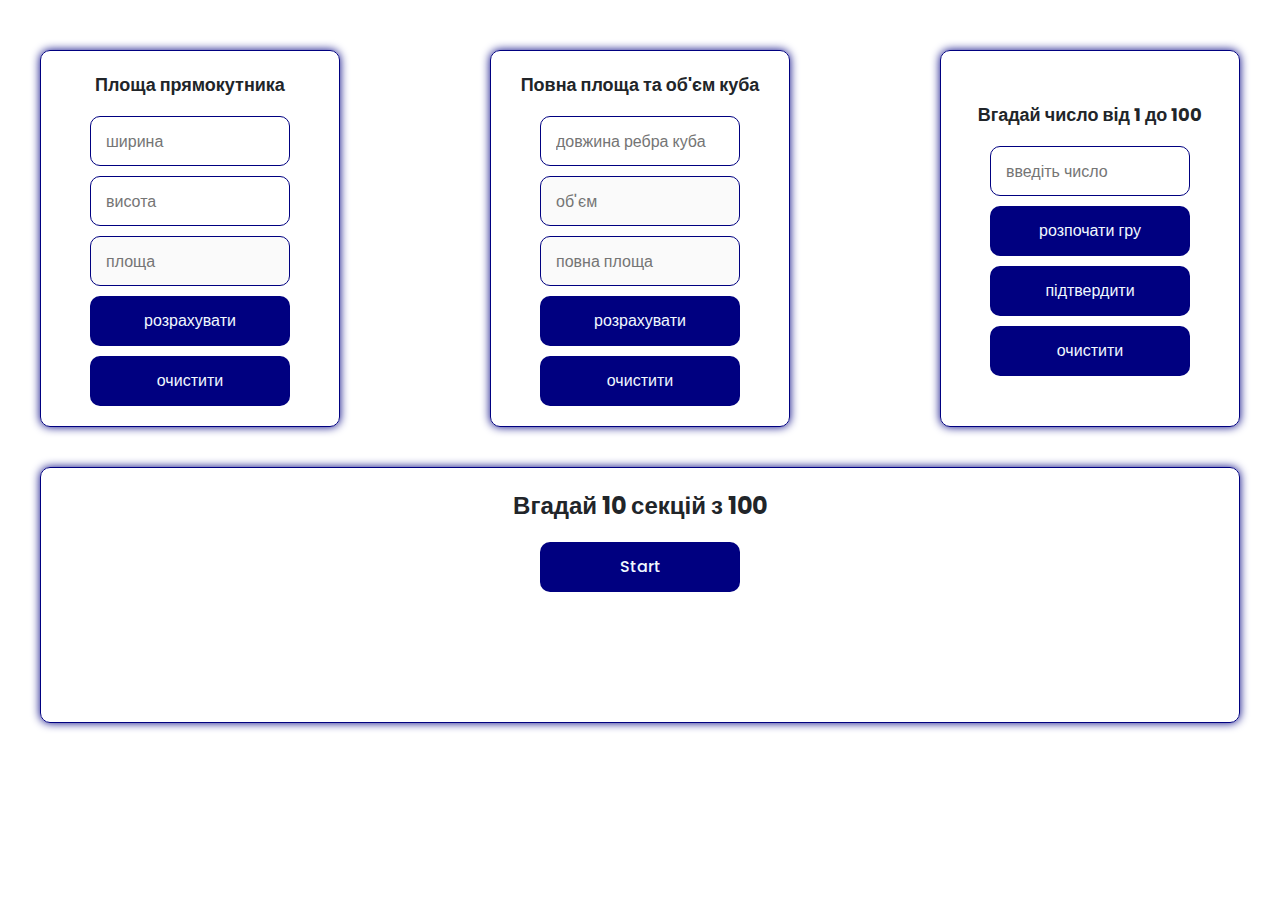
==== DOM/index.html @ 9a0dece6 "Add files via upload" ====
<!DOCTYPE html><html lang="ru"><head><meta charset="UTF-8"><meta name="viewport" content="width=device-width,initial-scale=1"><meta http-equiv="X-UA-Compatible" content="ie=edge"><title>Title</title><link rel="stylesheet" href="css/style.min.css"></head><body><div class="math"><div class="container"><div class="math__wrapper"><form name="mainForm" id="form-num" class="math__form"><h2 class="math__form-title">Площа прямокутника</h2><div class="math__item"><input id="inputWidth" name="inputWidth" type="number" placeholder="ширина"></div><div class="math__item"><input id="inputHeight" name="inputHeigh" type="number" placeholder="висота"></div><div class="math__item"><input id="inputResult" name="inputResult" type="number" placeholder="площа" disabled="disabled"></div><button type="submit" id="btn1" class="math__form-btn">розрахувати</button> <button type="reset" id="btn1-clear" class="math__form-btn">очистити</button></form><form name="mainFormQube" id="form-qube" class="math__form"><h2 class="math__form-title">Повна площа та об'єм куба</h2><div class="math__item"><input id="sideLenght" name="sideLenght" type="number" placeholder="довжина ребра куба"></div><div class="math__item"><input id="inputResultVolume" name="inputResultVolume" type="number" placeholder="об'єм" disabled="disabled"></div><div class="math__item"><input id="inputResultArea" name="inputResult" type="number" placeholder="повна площа" disabled="disabled"></div><button type="submit" id="btn2" class="math__form-btn">розрахувати</button> <button type="reset" id="btn2-clear" class="math__form-btn">очистити</button></form><form name="mainFormNumber" id="form-number" class="math__form"><h2 class="math__form-title">Вгадай число від 1 до 100</h2><div class="math__item"><input id="number" name="sideLenght" type="number" placeholder="введіть число"></div><button type="button" id="btnStartGame" class="math__form-btn">розпочати гру</button> <button type="submit" id="btnNumber" class="math__form-btn">підтвердити</button> <button type="reset" id="btnNumberClear" class="math__form-btn">очистити</button></form></div></div></div><div class="game"><div class="container"><div class="game__wrapper"><h2 class="game__title">Вгадай 10 секцій з 100</h2><button type="button" id="btnGame" class="game__btn">Start</button><div class="game__area"></div></div></div></div><script src="js/script.js"></script></body></html>
---- DOM/css/style.min.css ----
/*!
 * Bootstrap Reboot v4.3.1 (https://getbootstrap.com/)
 * Copyright 2011-2019 The Bootstrap Authors
 * Copyright 2011-2019 Twitter, Inc.
 * Licensed under MIT (https://github.com/twbs/bootstrap/blob/master/LICENSE)
 * Forked from Normalize.css, licensed MIT (https://github.com/necolas/normalize.css/blob/master/LICENSE.md)
 */*,::after,::before{box-sizing:border-box}html{font-family:sans-serif;line-height:1.15;-webkit-text-size-adjust:100%;-webkit-tap-highlight-color:rgba(0,0,0,0)}article,aside,figcaption,figure,footer,header,hgroup,main,nav,section{display:block}body{margin:0;font-family:-apple-system,BlinkMacSystemFont,"Segoe UI",Roboto,"Helvetica Neue",Arial,"Noto Sans",sans-serif,"Apple Color Emoji","Segoe UI Emoji","Segoe UI Symbol","Noto Color Emoji";font-size:1rem;font-weight:400;line-height:1.5;color:#212529;text-align:left;background-color:#fff}[tabindex="-1"]:focus{outline:0!important}hr{box-sizing:content-box;height:0;overflow:visible}h1,h2,h3,h4,h5,h6{margin-top:0;margin-bottom:.5rem}p{margin-top:0;margin-bottom:1rem}abbr[data-original-title],abbr[title]{text-decoration:underline;-webkit-text-decoration:underline dotted;text-decoration:underline dotted;cursor:help;border-bottom:0;-webkit-text-decoration-skip-ink:none;text-decoration-skip-ink:none}address{margin-bottom:1rem;font-style:normal;line-height:inherit}dl,ol,ul{margin-top:0;margin-bottom:1rem}ol ol,ol ul,ul ol,ul ul{margin-bottom:0}dt{font-weight:700}dd{margin-bottom:.5rem;margin-left:0}blockquote{margin:0 0 1rem}b,strong{font-weight:bolder}small{font-size:80%}sub,sup{position:relative;font-size:75%;line-height:0;vertical-align:baseline}sub{bottom:-.25em}sup{top:-.5em}a{color:#007bff;text-decoration:none;background-color:rgba(0,0,0,0)}a:hover{color:#0056b3;text-decoration:underline}a:not([href]):not([tabindex]){color:inherit;text-decoration:none}a:not([href]):not([tabindex]):focus,a:not([href]):not([tabindex]):hover{color:inherit;text-decoration:none}a:not([href]):not([tabindex]):focus{outline:0}code,kbd,pre,samp{font-family:SFMono-Regular,Menlo,Monaco,Consolas,"Liberation Mono","Courier New",monospace;font-size:1em}pre{margin-top:0;margin-bottom:1rem;overflow:auto}figure{margin:0 0 1rem}img{vertical-align:middle;border-style:none}svg{overflow:hidden;vertical-align:middle}table{border-collapse:collapse}caption{padding-top:.75rem;padding-bottom:.75rem;color:#6c757d;text-align:left;caption-side:bottom}th{text-align:inherit}label{display:inline-block;margin-bottom:.5rem}button{border-radius:0}button:focus{outline:1px dotted;outline:5px auto -webkit-focus-ring-color}button,input,optgroup,select,textarea{margin:0;font-family:inherit;font-size:inherit;line-height:inherit}button,input{overflow:visible}button,select{text-transform:none}select{word-wrap:normal}[type=button],[type=reset],[type=submit],button{-webkit-appearance:button}[type=button]:not(:disabled),[type=reset]:not(:disabled),[type=submit]:not(:disabled),button:not(:disabled){cursor:pointer}[type=button]::-moz-focus-inner,[type=reset]::-moz-focus-inner,[type=submit]::-moz-focus-inner,button::-moz-focus-inner{padding:0;border-style:none}input[type=checkbox],input[type=radio]{box-sizing:border-box;padding:0}input[type=date],input[type=datetime-local],input[type=month],input[type=time]{-webkit-appearance:listbox}textarea{overflow:auto;resize:vertical}fieldset{min-width:0;padding:0;margin:0;border:0}legend{display:block;width:100%;max-width:100%;padding:0;margin-bottom:.5rem;font-size:1.5rem;line-height:inherit;color:inherit;white-space:normal}progress{vertical-align:baseline}[type=number]::-webkit-inner-spin-button,[type=number]::-webkit-outer-spin-button{height:auto}[type=search]{outline-offset:-2px;-webkit-appearance:none}[type=search]::-webkit-search-decoration{-webkit-appearance:none}::-webkit-file-upload-button{font:inherit;-webkit-appearance:button}output{display:inline-block}summary{display:list-item;cursor:pointer}template{display:none}[hidden]{display:none!important}@font-face{font-family:Poppins;src:url(../fonts/Poppins-Bold.woff2) format("woff2"),url(../fonts/Poppins-Bold.woff) format("woff");font-weight:700;font-style:normal;font-display:swap}@font-face{font-family:Poppins;src:url(../fonts/Poppins-Medium.woff2) format("woff2"),url(../fonts/Poppins-Medium.woff) format("woff");font-weight:500;font-style:normal;font-display:swap}*{font-family:Poppins,sans-serif;margin:0;padding:0}.container{width:1200px;margin:0 auto}.math__wrapper{display:flex;justify-content:space-between}.math__form{padding:20px;margin-top:50px;display:flex;justify-content:center;align-items:center;width:300px;min-height:300px;flex-direction:column;border:navy solid 1px;border-radius:10px;box-shadow:0 0 10px navy}.math__form-title{font-size:18px}.math__form input{padding:0 15px;border:navy solid 1px;border-radius:10px;width:200px;height:50px;margin-top:10px}.math__form-btn{width:200px;height:50px;margin-top:10px;border:none;border-radius:10px;background-color:navy;color:#f0f8ff}.game{padding:40px 0}.game__wrapper{padding:20px;display:flex;justify-content:center;align-items:center;flex-direction:column;border:navy solid 1px;border-radius:10px;box-shadow:0 0 10px navy}.game__btn{width:200px;height:50px;margin-top:10px;border:none;border-radius:10px;background-color:navy;color:#f0f8ff;transition:all .7s ease 0s}.game__btn:hover{background-color:#a0d0fa;color:navy;transform:scale(1.05)}.game__area{margin-top:20px;width:100%;height:10vh;display:grid;grid-template:repeat(10,1fr)/repeat(10,1fr);gap:10px;transition:all .5s ease 0s}.game__area_active{height:80vh}.game__item{background-color:#da9c28;border-radius:5px;transition:all .7s ease 0s}.game__item_yes{display:flex;justify-content:center;align-items:center;background-color:red}.game__item_yes::after{content:"YES";color:#fff;text-transform:uppercase}.game__item_no{display:flex;justify-content:center;align-items:center;background-color:#000}.game__item_no::after{content:"no";color:#fff;text-transform:uppercase}
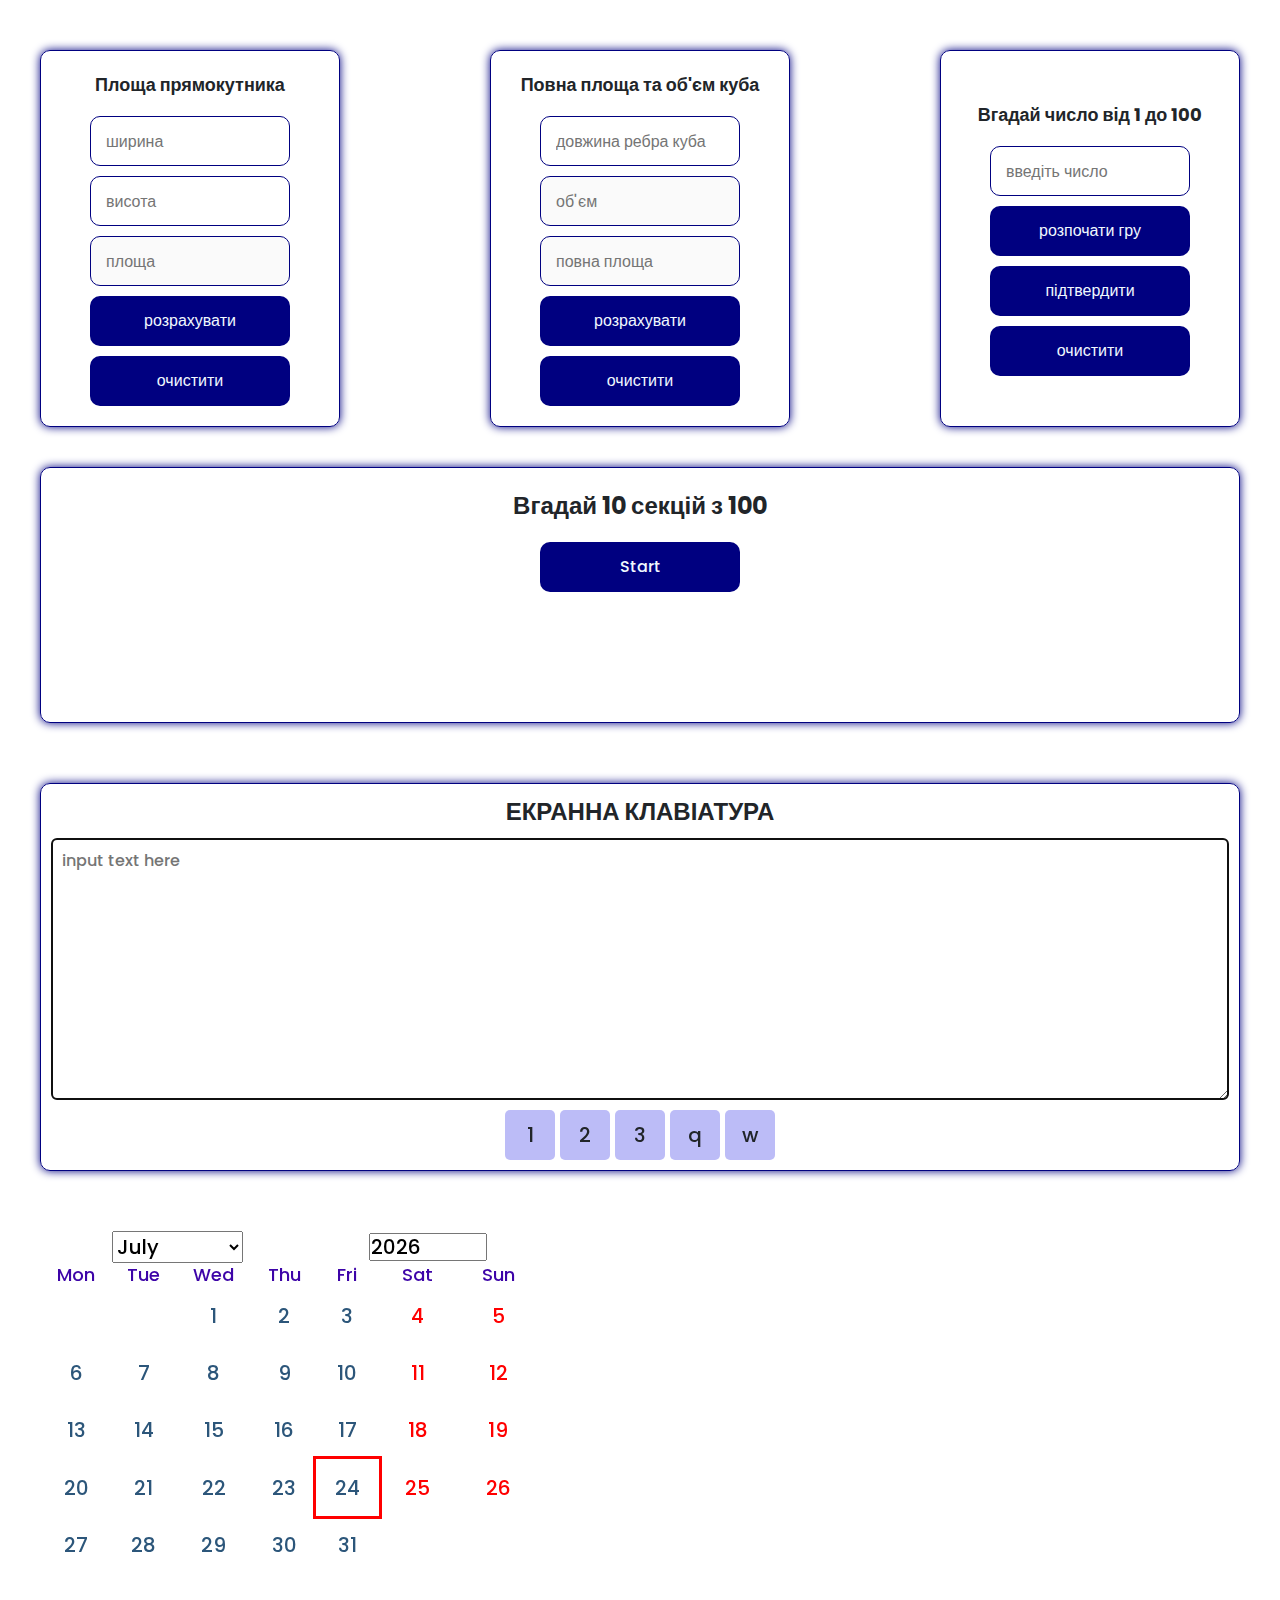
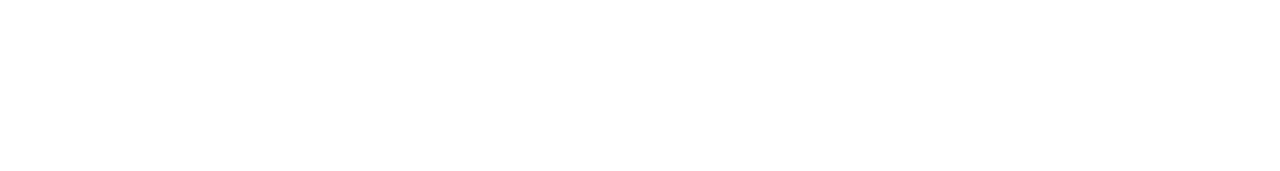
==== commit 3692e2ca: "Add files via upload" ====
--- a/DOM/index.html
+++ b/DOM/index.html
@@ -1 +1 @@
-<!DOCTYPE html><html lang="ru"><head><meta charset="UTF-8"><meta name="viewport" content="width=device-width,initial-scale=1"><meta http-equiv="X-UA-Compatible" content="ie=edge"><title>Title</title><link rel="stylesheet" href="css/style.min.css"></head><body><div class="math"><div class="container"><div class="math__wrapper"><form name="mainForm" id="form-num" class="math__form"><h2 class="math__form-title">Площа прямокутника</h2><div class="math__item"><input id="inputWidth" name="inputWidth" type="number" placeholder="ширина"></div><div class="math__item"><input id="inputHeight" name="inputHeigh" type="number" placeholder="висота"></div><div class="math__item"><input id="inputResult" name="inputResult" type="number" placeholder="площа" disabled="disabled"></div><button type="submit" id="btn1" class="math__form-btn">розрахувати</button> <button type="reset" id="btn1-clear" class="math__form-btn">очистити</button></form><form name="mainFormQube" id="form-qube" class="math__form"><h2 class="math__form-title">Повна площа та об'єм куба</h2><div class="math__item"><input id="sideLenght" name="sideLenght" type="number" placeholder="довжина ребра куба"></div><div class="math__item"><input id="inputResultVolume" name="inputResultVolume" type="number" placeholder="об'єм" disabled="disabled"></div><div class="math__item"><input id="inputResultArea" name="inputResult" type="number" placeholder="повна площа" disabled="disabled"></div><button type="submit" id="btn2" class="math__form-btn">розрахувати</button> <button type="reset" id="btn2-clear" class="math__form-btn">очистити</button></form><form name="mainFormNumber" id="form-number" class="math__form"><h2 class="math__form-title">Вгадай число від 1 до 100</h2><div class="math__item"><input id="number" name="sideLenght" type="number" placeholder="введіть число"></div><button type="button" id="btnStartGame" class="math__form-btn">розпочати гру</button> <button type="submit" id="btnNumber" class="math__form-btn">підтвердити</button> <button type="reset" id="btnNumberClear" class="math__form-btn">очистити</button></form></div></div></div><div class="game"><div class="container"><div class="game__wrapper"><h2 class="game__title">Вгадай 10 секцій з 100</h2><button type="button" id="btnGame" class="game__btn">Start</button><div class="game__area"></div></div></div></div><script src="js/script.js"></script></body></html>+<!DOCTYPE html><html lang="ru"><head><meta charset="UTF-8"><meta name="viewport" content="width=device-width,initial-scale=1"><meta http-equiv="X-UA-Compatible" content="ie=edge"><title>Title</title><link rel="stylesheet" href="css/style.min.css"></head><body><div class="math"><div class="container"><div class="math__wrapper"><form name="mainForm" id="form-num" class="math__form"><h2 class="math__form-title">Площа прямокутника</h2><div class="math__item"><input id="inputWidth" name="inputWidth" type="number" placeholder="ширина"></div><div class="math__item"><input id="inputHeight" name="inputHeigh" type="number" placeholder="висота"></div><div class="math__item"><input id="inputResult" name="inputResult" type="number" placeholder="площа" disabled="disabled"></div><button type="submit" id="btn1" class="math__form-btn">розрахувати</button> <button type="reset" id="btn1-clear" class="math__form-btn">очистити</button></form><form name="mainFormQube" id="form-qube" class="math__form"><h2 class="math__form-title">Повна площа та об'єм куба</h2><div class="math__item"><input id="sideLenght" name="sideLenght" type="number" placeholder="довжина ребра куба"></div><div class="math__item"><input id="inputResultVolume" name="inputResultVolume" type="number" placeholder="об'єм" disabled="disabled"></div><div class="math__item"><input id="inputResultArea" name="inputResult" type="number" placeholder="повна площа" disabled="disabled"></div><button type="submit" id="btn2" class="math__form-btn">розрахувати</button> <button type="reset" id="btn2-clear" class="math__form-btn">очистити</button></form><form name="mainFormNumber" id="form-number" class="math__form"><h2 class="math__form-title">Вгадай число від 1 до 100</h2><div class="math__item"><input id="number" name="sideLenght" type="number" placeholder="введіть число"></div><button type="button" id="btnStartGame" class="math__form-btn">розпочати гру</button> <button type="submit" id="btnNumber" class="math__form-btn">підтвердити</button> <button type="reset" id="btnNumberClear" class="math__form-btn">очистити</button></form></div></div></div><div class="game"><div class="container"><div class="game__wrapper"><h2 class="game__title">Вгадай 10 секцій з 100</h2><button type="button" id="btnGame" class="game__btn">Start</button><div class="game__area"></div></div></div></div><div class="keyboard"><div class="container"><div class="keyboard__wrapper"><h2 class="keyboard__title">екранна клавіатура</h2><textarea name="screen" id="area" cols="30" rows="10" placeholder="input text here" class="keyboard__textarea" autofocus></textarea><div class="keyboard__items"><div data-action="49" class="keyboard__item">1</div><div data-action="50" class="keyboard__item">2</div><div data-action="51" class="keyboard__item">3</div><div data-action="81" class="keyboard__item">q</div><div data-action="87" class="keyboard__item">w</div></div></div></div></div><div class="calendar"><div class="container"><div class="calendar__wrapper"><table class="calendar__body" id="calendar"><thead class="calendar__thead"><tr><td colspan="4"><select><option value="0">January</option><option value="1">February</option><option value="2">Mart</option><option value="3">April</option><option value="4">May</option><option value="5">June</option><option value="6">July</option><option value="7">August</option><option value="8">September</option><option value="9">October</option><option value="10">November</option><option value="11">December</option></select></td><td colspan="3"><input type="number" value="" min="0" max="9999" size="4"><tr><td>Mon</td><td>Tue</td><td>Wed</td><td>Thu</td><td>Fri</td><td>Sat</td><td>Sun</td></tr></td></tr></thead><tbody class="calendar__tbody"></tbody></table></div></div></div><div class="modal"><div class="modal__wrapper"><div class="modal__text"></div><button data-close type="button" class="modal__btn">close</button></div></div><script src="js/script.js"></script></body></html>--- a/DOM/css/style.min.css
+++ b/DOM/css/style.min.css
@@ -4,4 +4,4 @@
  * Copyright 2011-2019 Twitter, Inc.
  * Licensed under MIT (https://github.com/twbs/bootstrap/blob/master/LICENSE)
  * Forked from Normalize.css, licensed MIT (https://github.com/necolas/normalize.css/blob/master/LICENSE.md)
- */*,::after,::before{box-sizing:border-box}html{font-family:sans-serif;line-height:1.15;-webkit-text-size-adjust:100%;-webkit-tap-highlight-color:rgba(0,0,0,0)}article,aside,figcaption,figure,footer,header,hgroup,main,nav,section{display:block}body{margin:0;font-family:-apple-system,BlinkMacSystemFont,"Segoe UI",Roboto,"Helvetica Neue",Arial,"Noto Sans",sans-serif,"Apple Color Emoji","Segoe UI Emoji","Segoe UI Symbol","Noto Color Emoji";font-size:1rem;font-weight:400;line-height:1.5;color:#212529;text-align:left;background-color:#fff}[tabindex="-1"]:focus{outline:0!important}hr{box-sizing:content-box;height:0;overflow:visible}h1,h2,h3,h4,h5,h6{margin-top:0;margin-bottom:.5rem}p{margin-top:0;margin-bottom:1rem}abbr[data-original-title],abbr[title]{text-decoration:underline;-webkit-text-decoration:underline dotted;text-decoration:underline dotted;cursor:help;border-bottom:0;-webkit-text-decoration-skip-ink:none;text-decoration-skip-ink:none}address{margin-bottom:1rem;font-style:normal;line-height:inherit}dl,ol,ul{margin-top:0;margin-bottom:1rem}ol ol,ol ul,ul ol,ul ul{margin-bottom:0}dt{font-weight:700}dd{margin-bottom:.5rem;margin-left:0}blockquote{margin:0 0 1rem}b,strong{font-weight:bolder}small{font-size:80%}sub,sup{position:relative;font-size:75%;line-height:0;vertical-align:baseline}sub{bottom:-.25em}sup{top:-.5em}a{color:#007bff;text-decoration:none;background-color:rgba(0,0,0,0)}a:hover{color:#0056b3;text-decoration:underline}a:not([href]):not([tabindex]){color:inherit;text-decoration:none}a:not([href]):not([tabindex]):focus,a:not([href]):not([tabindex]):hover{color:inherit;text-decoration:none}a:not([href]):not([tabindex]):focus{outline:0}code,kbd,pre,samp{font-family:SFMono-Regular,Menlo,Monaco,Consolas,"Liberation Mono","Courier New",monospace;font-size:1em}pre{margin-top:0;margin-bottom:1rem;overflow:auto}figure{margin:0 0 1rem}img{vertical-align:middle;border-style:none}svg{overflow:hidden;vertical-align:middle}table{border-collapse:collapse}caption{padding-top:.75rem;padding-bottom:.75rem;color:#6c757d;text-align:left;caption-side:bottom}th{text-align:inherit}label{display:inline-block;margin-bottom:.5rem}button{border-radius:0}button:focus{outline:1px dotted;outline:5px auto -webkit-focus-ring-color}button,input,optgroup,select,textarea{margin:0;font-family:inherit;font-size:inherit;line-height:inherit}button,input{overflow:visible}button,select{text-transform:none}select{word-wrap:normal}[type=button],[type=reset],[type=submit],button{-webkit-appearance:button}[type=button]:not(:disabled),[type=reset]:not(:disabled),[type=submit]:not(:disabled),button:not(:disabled){cursor:pointer}[type=button]::-moz-focus-inner,[type=reset]::-moz-focus-inner,[type=submit]::-moz-focus-inner,button::-moz-focus-inner{padding:0;border-style:none}input[type=checkbox],input[type=radio]{box-sizing:border-box;padding:0}input[type=date],input[type=datetime-local],input[type=month],input[type=time]{-webkit-appearance:listbox}textarea{overflow:auto;resize:vertical}fieldset{min-width:0;padding:0;margin:0;border:0}legend{display:block;width:100%;max-width:100%;padding:0;margin-bottom:.5rem;font-size:1.5rem;line-height:inherit;color:inherit;white-space:normal}progress{vertical-align:baseline}[type=number]::-webkit-inner-spin-button,[type=number]::-webkit-outer-spin-button{height:auto}[type=search]{outline-offset:-2px;-webkit-appearance:none}[type=search]::-webkit-search-decoration{-webkit-appearance:none}::-webkit-file-upload-button{font:inherit;-webkit-appearance:button}output{display:inline-block}summary{display:list-item;cursor:pointer}template{display:none}[hidden]{display:none!important}@font-face{font-family:Poppins;src:url(../fonts/Poppins-Bold.woff2) format("woff2"),url(../fonts/Poppins-Bold.woff) format("woff");font-weight:700;font-style:normal;font-display:swap}@font-face{font-family:Poppins;src:url(../fonts/Poppins-Medium.woff2) format("woff2"),url(../fonts/Poppins-Medium.woff) format("woff");font-weight:500;font-style:normal;font-display:swap}*{font-family:Poppins,sans-serif;margin:0;padding:0}.container{width:1200px;margin:0 auto}.math__wrapper{display:flex;justify-content:space-between}.math__form{padding:20px;margin-top:50px;display:flex;justify-content:center;align-items:center;width:300px;min-height:300px;flex-direction:column;border:navy solid 1px;border-radius:10px;box-shadow:0 0 10px navy}.math__form-title{font-size:18px}.math__form input{padding:0 15px;border:navy solid 1px;border-radius:10px;width:200px;height:50px;margin-top:10px}.math__form-btn{width:200px;height:50px;margin-top:10px;border:none;border-radius:10px;background-color:navy;color:#f0f8ff}.game{padding:40px 0}.game__wrapper{padding:20px;display:flex;justify-content:center;align-items:center;flex-direction:column;border:navy solid 1px;border-radius:10px;box-shadow:0 0 10px navy}.game__btn{width:200px;height:50px;margin-top:10px;border:none;border-radius:10px;background-color:navy;color:#f0f8ff;transition:all .7s ease 0s}.game__btn:hover{background-color:#a0d0fa;color:navy;transform:scale(1.05)}.game__area{margin-top:20px;width:100%;height:10vh;display:grid;grid-template:repeat(10,1fr)/repeat(10,1fr);gap:10px;transition:all .5s ease 0s}.game__area_active{height:80vh}.game__item{background-color:#da9c28;border-radius:5px;transition:all .7s ease 0s}.game__item_yes{display:flex;justify-content:center;align-items:center;background-color:red}.game__item_yes::after{content:"YES";color:#fff;text-transform:uppercase}.game__item_no{display:flex;justify-content:center;align-items:center;background-color:#000}.game__item_no::after{content:"no";color:#fff;text-transform:uppercase}+ */*,::after,::before{box-sizing:border-box}html{font-family:sans-serif;line-height:1.15;-webkit-text-size-adjust:100%;-webkit-tap-highlight-color:rgba(0,0,0,0)}article,aside,figcaption,figure,footer,header,hgroup,main,nav,section{display:block}body{margin:0;font-family:-apple-system,BlinkMacSystemFont,"Segoe UI",Roboto,"Helvetica Neue",Arial,"Noto Sans",sans-serif,"Apple Color Emoji","Segoe UI Emoji","Segoe UI Symbol","Noto Color Emoji";font-size:1rem;font-weight:400;line-height:1.5;color:#212529;text-align:left;background-color:#fff}[tabindex="-1"]:focus{outline:0!important}hr{box-sizing:content-box;height:0;overflow:visible}h1,h2,h3,h4,h5,h6{margin-top:0;margin-bottom:.5rem}p{margin-top:0;margin-bottom:1rem}abbr[data-original-title],abbr[title]{text-decoration:underline;-webkit-text-decoration:underline dotted;text-decoration:underline dotted;cursor:help;border-bottom:0;-webkit-text-decoration-skip-ink:none;text-decoration-skip-ink:none}address{margin-bottom:1rem;font-style:normal;line-height:inherit}dl,ol,ul{margin-top:0;margin-bottom:1rem}ol ol,ol ul,ul ol,ul ul{margin-bottom:0}dt{font-weight:700}dd{margin-bottom:.5rem;margin-left:0}blockquote{margin:0 0 1rem}b,strong{font-weight:bolder}small{font-size:80%}sub,sup{position:relative;font-size:75%;line-height:0;vertical-align:baseline}sub{bottom:-.25em}sup{top:-.5em}a{color:#007bff;text-decoration:none;background-color:rgba(0,0,0,0)}a:hover{color:#0056b3;text-decoration:underline}a:not([href]):not([tabindex]){color:inherit;text-decoration:none}a:not([href]):not([tabindex]):focus,a:not([href]):not([tabindex]):hover{color:inherit;text-decoration:none}a:not([href]):not([tabindex]):focus{outline:0}code,kbd,pre,samp{font-family:SFMono-Regular,Menlo,Monaco,Consolas,"Liberation Mono","Courier New",monospace;font-size:1em}pre{margin-top:0;margin-bottom:1rem;overflow:auto}figure{margin:0 0 1rem}img{vertical-align:middle;border-style:none}svg{overflow:hidden;vertical-align:middle}table{border-collapse:collapse}caption{padding-top:.75rem;padding-bottom:.75rem;color:#6c757d;text-align:left;caption-side:bottom}th{text-align:inherit}label{display:inline-block;margin-bottom:.5rem}button{border-radius:0}button:focus{outline:1px dotted;outline:5px auto -webkit-focus-ring-color}button,input,optgroup,select,textarea{margin:0;font-family:inherit;font-size:inherit;line-height:inherit}button,input{overflow:visible}button,select{text-transform:none}select{word-wrap:normal}[type=button],[type=reset],[type=submit],button{-webkit-appearance:button}[type=button]:not(:disabled),[type=reset]:not(:disabled),[type=submit]:not(:disabled),button:not(:disabled){cursor:pointer}[type=button]::-moz-focus-inner,[type=reset]::-moz-focus-inner,[type=submit]::-moz-focus-inner,button::-moz-focus-inner{padding:0;border-style:none}input[type=checkbox],input[type=radio]{box-sizing:border-box;padding:0}input[type=date],input[type=datetime-local],input[type=month],input[type=time]{-webkit-appearance:listbox}textarea{overflow:auto;resize:vertical}fieldset{min-width:0;padding:0;margin:0;border:0}legend{display:block;width:100%;max-width:100%;padding:0;margin-bottom:.5rem;font-size:1.5rem;line-height:inherit;color:inherit;white-space:normal}progress{vertical-align:baseline}[type=number]::-webkit-inner-spin-button,[type=number]::-webkit-outer-spin-button{height:auto}[type=search]{outline-offset:-2px;-webkit-appearance:none}[type=search]::-webkit-search-decoration{-webkit-appearance:none}::-webkit-file-upload-button{font:inherit;-webkit-appearance:button}output{display:inline-block}summary{display:list-item;cursor:pointer}template{display:none}[hidden]{display:none!important}@font-face{font-family:Poppins;src:url(../fonts/Poppins-Bold.woff2) format("woff2"),url(../fonts/Poppins-Bold.woff) format("woff");font-weight:700;font-style:normal;font-display:swap}@font-face{font-family:Poppins;src:url(../fonts/Poppins-Medium.woff2) format("woff2"),url(../fonts/Poppins-Medium.woff) format("woff");font-weight:500;font-style:normal;font-display:swap}*{font-family:Poppins,sans-serif;margin:0;padding:0}.container{width:1200px;margin:0 auto}.math__wrapper{display:flex;justify-content:space-between}.math__form{padding:20px;margin-top:50px;display:flex;justify-content:center;align-items:center;width:300px;min-height:300px;flex-direction:column;border:navy solid 1px;border-radius:10px;box-shadow:0 0 10px navy}.math__form-title{font-size:18px}.math__form input{padding:0 15px;border:navy solid 1px;border-radius:10px;width:200px;height:50px;margin-top:10px}.math__form-btn{width:200px;height:50px;margin-top:10px;border:none;border-radius:10px;background-color:navy;color:#f0f8ff}.game{padding:40px 0}.game__wrapper{padding:20px;display:flex;justify-content:center;align-items:center;flex-direction:column;border:navy solid 1px;border-radius:10px;box-shadow:0 0 10px navy}.game__btn{width:200px;height:50px;margin-top:10px;border:none;border-radius:10px;background-color:navy;color:#f0f8ff;transition:all .7s ease 0s}.game__btn:hover{background-color:#a0d0fa;color:navy;transform:scale(1.05)}.game__area{margin-top:20px;width:100%;height:10vh;display:grid;grid-template:repeat(10,1fr)/repeat(10,1fr);gap:10px;transition:all .5s ease 0s}.game__area_active{height:80vh}.game__item{background-color:#da9c28;border-radius:5px;transition:all .7s ease 0s}.game__item_yes{display:flex;justify-content:center;align-items:center;background-color:red}.game__item_yes::after{content:"YES";color:#fff;text-transform:uppercase}.game__item_no{display:flex;justify-content:center;align-items:center;background-color:#000}.game__item_no::after{content:"no";color:#fff;text-transform:uppercase}.keyboard{padding:20px}.keyboard__wrapper{padding:10px;display:flex;flex-direction:column;border:navy solid 1px;border-radius:10px;box-shadow:0 0 10px navy}.keyboard__title{text-align:center;text-transform:uppercase}.keyboard__items{display:flex;justify-content:center;gap:5px;margin-top:10px}.keyboard__item{width:50px;height:50px;background-color:#bcbcf7;border-radius:5px;font-size:20px;display:flex;justify-content:center;align-items:center;cursor:pointer}.keyboard__textarea{border-radius:5px;padding:10px}.modal{position:fixed;top:0;left:0;z-index:1050;display:none;width:100%;height:100%;overflow:hidden;background-color:rgba(0,0,0,.5)}.modal__active{display:block}.modal__wrapper{position:relative;display:flex;flex-direction:column;top:20%;width:400px;height:170px;margin:0 auto;padding:40px;background-color:#fff;border:1px solid rgba(0,0,0,.2);border-radius:4px;max-height:80vh;overflow-y:auto;border:navy solid 1px;border-radius:10px;box-shadow:0 0 10px navy}.modal__text{text-align:center;font-size:20px}.modal__btn{position:absolute;bottom:20px;left:50%;transform:translateX(-50%);width:100px;height:40px;margin-top:10px;border:none;border-radius:10px;background-color:navy;color:#f0f8ff;text-transform:capitalize}.calendar{padding:40px 0}.calendar__wrapper{width:600px;height:500px}.calendar__body{width:500px;height:400px;line-height:1.2em;font-size:20px;text-align:center}.calendar__thead tr:last-child{font-size:18px;color:#3d04a8}.calendar__tbody td{color:#2c567a}.calendar__tbody td:nth-child(n+6){color:red}.calendar__tbody .today{outline:3px solid red}.calendar .holiday{color:red}.calendar__dayname{font-size:20px}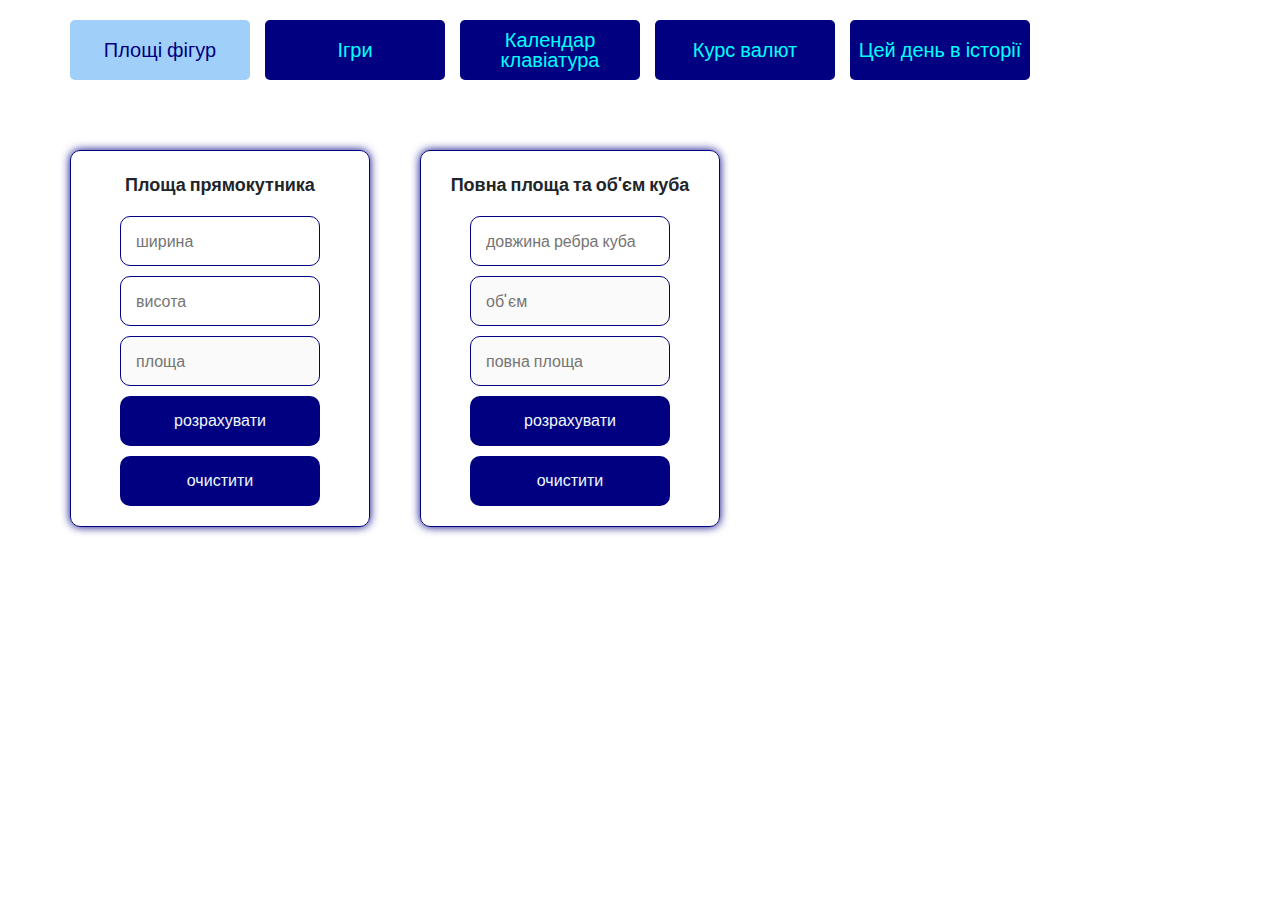
==== commit e01cd339: "Add files via upload" ====
--- a/DOM/index.html
+++ b/DOM/index.html
@@ -1 +1 @@
-<!DOCTYPE html><html lang="ru"><head><meta charset="UTF-8"><meta name="viewport" content="width=device-width,initial-scale=1"><meta http-equiv="X-UA-Compatible" content="ie=edge"><title>Title</title><link rel="stylesheet" href="css/style.min.css"></head><body><div class="math"><div class="container"><div class="math__wrapper"><form name="mainForm" id="form-num" class="math__form"><h2 class="math__form-title">Площа прямокутника</h2><div class="math__item"><input id="inputWidth" name="inputWidth" type="number" placeholder="ширина"></div><div class="math__item"><input id="inputHeight" name="inputHeigh" type="number" placeholder="висота"></div><div class="math__item"><input id="inputResult" name="inputResult" type="number" placeholder="площа" disabled="disabled"></div><button type="submit" id="btn1" class="math__form-btn">розрахувати</button> <button type="reset" id="btn1-clear" class="math__form-btn">очистити</button></form><form name="mainFormQube" id="form-qube" class="math__form"><h2 class="math__form-title">Повна площа та об'єм куба</h2><div class="math__item"><input id="sideLenght" name="sideLenght" type="number" placeholder="довжина ребра куба"></div><div class="math__item"><input id="inputResultVolume" name="inputResultVolume" type="number" placeholder="об'єм" disabled="disabled"></div><div class="math__item"><input id="inputResultArea" name="inputResult" type="number" placeholder="повна площа" disabled="disabled"></div><button type="submit" id="btn2" class="math__form-btn">розрахувати</button> <button type="reset" id="btn2-clear" class="math__form-btn">очистити</button></form><form name="mainFormNumber" id="form-number" class="math__form"><h2 class="math__form-title">Вгадай число від 1 до 100</h2><div class="math__item"><input id="number" name="sideLenght" type="number" placeholder="введіть число"></div><button type="button" id="btnStartGame" class="math__form-btn">розпочати гру</button> <button type="submit" id="btnNumber" class="math__form-btn">підтвердити</button> <button type="reset" id="btnNumberClear" class="math__form-btn">очистити</button></form></div></div></div><div class="game"><div class="container"><div class="game__wrapper"><h2 class="game__title">Вгадай 10 секцій з 100</h2><button type="button" id="btnGame" class="game__btn">Start</button><div class="game__area"></div></div></div></div><div class="keyboard"><div class="container"><div class="keyboard__wrapper"><h2 class="keyboard__title">екранна клавіатура</h2><textarea name="screen" id="area" cols="30" rows="10" placeholder="input text here" class="keyboard__textarea" autofocus></textarea><div class="keyboard__items"><div data-action="49" class="keyboard__item">1</div><div data-action="50" class="keyboard__item">2</div><div data-action="51" class="keyboard__item">3</div><div data-action="81" class="keyboard__item">q</div><div data-action="87" class="keyboard__item">w</div></div></div></div></div><div class="calendar"><div class="container"><div class="calendar__wrapper"><table class="calendar__body" id="calendar"><thead class="calendar__thead"><tr><td colspan="4"><select><option value="0">January</option><option value="1">February</option><option value="2">Mart</option><option value="3">April</option><option value="4">May</option><option value="5">June</option><option value="6">July</option><option value="7">August</option><option value="8">September</option><option value="9">October</option><option value="10">November</option><option value="11">December</option></select></td><td colspan="3"><input type="number" value="" min="0" max="9999" size="4"><tr><td>Mon</td><td>Tue</td><td>Wed</td><td>Thu</td><td>Fri</td><td>Sat</td><td>Sun</td></tr></td></tr></thead><tbody class="calendar__tbody"></tbody></table></div></div></div><div class="modal"><div class="modal__wrapper"><div class="modal__text"></div><button data-close type="button" class="modal__btn">close</button></div></div><script src="js/script.js"></script></body></html>+<!DOCTYPE html><html lang="ru"><head><meta charset="UTF-8"><meta name="viewport" content="width=device-width,initial-scale=1"><meta http-equiv="X-UA-Compatible" content="ie=edge"><title>Title</title><link rel="stylesheet" href="css/style.min.css"></head><body><div class="tabs"><div class="container"><div class="tabs__items"><div class="tabs__item">Площі фігур</div><div class="tabs__item">Ігри</div><div class="tabs__item">Календар клавіатура</div><div class="tabs__item">Курс валют</div><div class="tabs__item">Цей день в історії</div></div><div class="tabs__content"><div class="math"><div class="container"><div class="math__wrapper"><form name="mainForm" id="form-num" class="math__form navy-border_shadow"><h2 class="math__form-title">Площа прямокутника</h2><div class="math__item"><input id="inputWidth" name="inputWidth" type="number" placeholder="ширина"></div><div class="math__item"><input id="inputHeight" name="inputHeigh" type="number" placeholder="висота"></div><div class="math__item"><input id="inputResult" name="inputResult" type="number" placeholder="площа" disabled="disabled"></div><button type="submit" id="btn1" class="math__form-btn btn">розрахувати</button> <button type="reset" id="btn1-clear" class="math__form-btn btn">очистити</button></form><form name="mainFormQube" id="form-qube" class="math__form navy-border_shadow"><h2 class="math__form-title">Повна площа та об'єм куба</h2><div class="math__item"><input id="sideLenght" name="sideLenght" type="number" placeholder="довжина ребра куба"></div><div class="math__item"><input id="inputResultVolume" name="inputResultVolume" type="number" placeholder="об'єм" disabled="disabled"></div><div class="math__item"><input id="inputResultArea" name="inputResult" type="number" placeholder="повна площа" disabled="disabled"></div><button type="submit" id="btn2" class="math__form-btn btn">розрахувати</button> <button type="reset" id="btn2-clear" class="math__form-btn btn">очистити</button></form></div></div></div></div><div class="tabs__content"><div class="game"><div class="container"><div class="game__wrapper navy-border_shadow"><h2 class="game__title">Вгадай 10 секцій з 100</h2><button type="button" id="btnGame" class="game__btn btn">Start</button><div class="game__area"></div></div><form name="mainFormNumber" id="form-number" class="math__form navy-border_shadow"><h2 class="math__form-title">Вгадай число від 1 до 100</h2><div class="math__item"><input id="number" name="sideLenght" type="number" placeholder="введіть число"></div><button type="button" id="btnStartGame" class="math__form-btn btn">розпочати гру</button> <button type="submit" id="btnNumber" class="math__form-btn btn">підтвердити</button> <button type="reset" id="btnNumberClear" class="math__form-btn btn">очистити</button></form></div></div></div><div class="tabs__content"><div class="keyboard"><div class="container"><div class="keyboard__wrapper navy-border_shadow"><h2 class="keyboard__title">екранна клавіатура</h2><textarea name="screen" id="area" cols="30" rows="10" placeholder="input text here" class="keyboard__textarea" autofocus></textarea><div class="keyboard__items"><div data-action="49" class="keyboard__item">1</div><div data-action="50" class="keyboard__item">2</div><div data-action="51" class="keyboard__item">3</div><div data-action="81" class="keyboard__item">q</div><div data-action="87" class="keyboard__item">w</div></div></div></div></div><div class="calendar"><div class="container"><div class="calendar__wrapper navy-border_shadow"><table class="calendar__body" id="calendar"><thead class="calendar__thead"><tr class="calendar__select"><td colspan="4"><select><option value="0">January</option><option value="1">February</option><option value="2">Mart</option><option value="3">April</option><option value="4">May</option><option value="5">June</option><option value="6">July</option><option value="7">August</option><option value="8">September</option><option value="9">October</option><option value="10">November</option><option value="11">December</option></select></td><td colspan="3"><input type="number" value="" min="0" max="9999" size="4"><tr><td>Mon</td><td>Tue</td><td>Wed</td><td>Thu</td><td>Fri</td><td>Sat</td><td>Sun</td></tr></td></tr></thead><tbody class="calendar__tbody"></tbody></table></div></div></div></div><div class="tabs__content"><div class="currencies"><div class="container"><div class="currencies__wrapper navy-border_shadow"><h3 class="currencies__header">Курс валют НБУ</h3><button class="currencies__btn btn">Завантажити</button><div class="currencies__items"><div class="currencies__item"><div class="currencies__name navy-border">USD</div><div id="usd" class="currencies__value navy-border"></div></div><div class="currencies__item"><div class="currencies__name navy-border">EUR</div><div id="eur" class="currencies__value navy-border"></div></div><div class="currencies__item"><div class="currencies__name navy-border">GBP</div><div id="gbp" class="currencies__value navy-border"></div></div></div></div></div></div></div><div class="tabs__content"><div class="facts"><div class="facts__wrapper navy-border_shadow"><h3 class="facts__title"></h3><form name="factsForm" id="factsForm" class="facts__form"><div class="facts__date"><div class="facts__day"><div class="facts__text">введіть число</div><input class="facts__input-day navy-border" id="inputDay" name="inputDay" type="number"></div><div class="facts__month"><div class="facts__text">введіть місяць</div><input class="facts__input-months navy-border" id="inputMonths" name="inputMonths" type="number"></div></div><div class="facts__result"><textarea class="facts__area navy-border" name="factResult" id="factResult" cols="120" rows="10" placeholder="факт"></textarea></div><button type="submit" class="facts__btn btn">ok</button></form></div></div></div></div></div><div class="modal"><div class="modal__wrapper"><div class="modal__text"></div><button data-close type="button" class="modal__btn">close</button></div></div><script src="js/script.js"></script></body></html>--- a/DOM/css/style.min.css
+++ b/DOM/css/style.min.css
@@ -4,4 +4,4 @@
  * Copyright 2011-2019 Twitter, Inc.
  * Licensed under MIT (https://github.com/twbs/bootstrap/blob/master/LICENSE)
  * Forked from Normalize.css, licensed MIT (https://github.com/necolas/normalize.css/blob/master/LICENSE.md)
- */*,::after,::before{box-sizing:border-box}html{font-family:sans-serif;line-height:1.15;-webkit-text-size-adjust:100%;-webkit-tap-highlight-color:rgba(0,0,0,0)}article,aside,figcaption,figure,footer,header,hgroup,main,nav,section{display:block}body{margin:0;font-family:-apple-system,BlinkMacSystemFont,"Segoe UI",Roboto,"Helvetica Neue",Arial,"Noto Sans",sans-serif,"Apple Color Emoji","Segoe UI Emoji","Segoe UI Symbol","Noto Color Emoji";font-size:1rem;font-weight:400;line-height:1.5;color:#212529;text-align:left;background-color:#fff}[tabindex="-1"]:focus{outline:0!important}hr{box-sizing:content-box;height:0;overflow:visible}h1,h2,h3,h4,h5,h6{margin-top:0;margin-bottom:.5rem}p{margin-top:0;margin-bottom:1rem}abbr[data-original-title],abbr[title]{text-decoration:underline;-webkit-text-decoration:underline dotted;text-decoration:underline dotted;cursor:help;border-bottom:0;-webkit-text-decoration-skip-ink:none;text-decoration-skip-ink:none}address{margin-bottom:1rem;font-style:normal;line-height:inherit}dl,ol,ul{margin-top:0;margin-bottom:1rem}ol ol,ol ul,ul ol,ul ul{margin-bottom:0}dt{font-weight:700}dd{margin-bottom:.5rem;margin-left:0}blockquote{margin:0 0 1rem}b,strong{font-weight:bolder}small{font-size:80%}sub,sup{position:relative;font-size:75%;line-height:0;vertical-align:baseline}sub{bottom:-.25em}sup{top:-.5em}a{color:#007bff;text-decoration:none;background-color:rgba(0,0,0,0)}a:hover{color:#0056b3;text-decoration:underline}a:not([href]):not([tabindex]){color:inherit;text-decoration:none}a:not([href]):not([tabindex]):focus,a:not([href]):not([tabindex]):hover{color:inherit;text-decoration:none}a:not([href]):not([tabindex]):focus{outline:0}code,kbd,pre,samp{font-family:SFMono-Regular,Menlo,Monaco,Consolas,"Liberation Mono","Courier New",monospace;font-size:1em}pre{margin-top:0;margin-bottom:1rem;overflow:auto}figure{margin:0 0 1rem}img{vertical-align:middle;border-style:none}svg{overflow:hidden;vertical-align:middle}table{border-collapse:collapse}caption{padding-top:.75rem;padding-bottom:.75rem;color:#6c757d;text-align:left;caption-side:bottom}th{text-align:inherit}label{display:inline-block;margin-bottom:.5rem}button{border-radius:0}button:focus{outline:1px dotted;outline:5px auto -webkit-focus-ring-color}button,input,optgroup,select,textarea{margin:0;font-family:inherit;font-size:inherit;line-height:inherit}button,input{overflow:visible}button,select{text-transform:none}select{word-wrap:normal}[type=button],[type=reset],[type=submit],button{-webkit-appearance:button}[type=button]:not(:disabled),[type=reset]:not(:disabled),[type=submit]:not(:disabled),button:not(:disabled){cursor:pointer}[type=button]::-moz-focus-inner,[type=reset]::-moz-focus-inner,[type=submit]::-moz-focus-inner,button::-moz-focus-inner{padding:0;border-style:none}input[type=checkbox],input[type=radio]{box-sizing:border-box;padding:0}input[type=date],input[type=datetime-local],input[type=month],input[type=time]{-webkit-appearance:listbox}textarea{overflow:auto;resize:vertical}fieldset{min-width:0;padding:0;margin:0;border:0}legend{display:block;width:100%;max-width:100%;padding:0;margin-bottom:.5rem;font-size:1.5rem;line-height:inherit;color:inherit;white-space:normal}progress{vertical-align:baseline}[type=number]::-webkit-inner-spin-button,[type=number]::-webkit-outer-spin-button{height:auto}[type=search]{outline-offset:-2px;-webkit-appearance:none}[type=search]::-webkit-search-decoration{-webkit-appearance:none}::-webkit-file-upload-button{font:inherit;-webkit-appearance:button}output{display:inline-block}summary{display:list-item;cursor:pointer}template{display:none}[hidden]{display:none!important}@font-face{font-family:Poppins;src:url(../fonts/Poppins-Bold.woff2) format("woff2"),url(../fonts/Poppins-Bold.woff) format("woff");font-weight:700;font-style:normal;font-display:swap}@font-face{font-family:Poppins;src:url(../fonts/Poppins-Medium.woff2) format("woff2"),url(../fonts/Poppins-Medium.woff) format("woff");font-weight:500;font-style:normal;font-display:swap}*{font-family:Poppins,sans-serif;margin:0;padding:0}.container{width:1200px;margin:0 auto}.math__wrapper{display:flex;justify-content:space-between}.math__form{padding:20px;margin-top:50px;display:flex;justify-content:center;align-items:center;width:300px;min-height:300px;flex-direction:column;border:navy solid 1px;border-radius:10px;box-shadow:0 0 10px navy}.math__form-title{font-size:18px}.math__form input{padding:0 15px;border:navy solid 1px;border-radius:10px;width:200px;height:50px;margin-top:10px}.math__form-btn{width:200px;height:50px;margin-top:10px;border:none;border-radius:10px;background-color:navy;color:#f0f8ff}.game{padding:40px 0}.game__wrapper{padding:20px;display:flex;justify-content:center;align-items:center;flex-direction:column;border:navy solid 1px;border-radius:10px;box-shadow:0 0 10px navy}.game__btn{width:200px;height:50px;margin-top:10px;border:none;border-radius:10px;background-color:navy;color:#f0f8ff;transition:all .7s ease 0s}.game__btn:hover{background-color:#a0d0fa;color:navy;transform:scale(1.05)}.game__area{margin-top:20px;width:100%;height:10vh;display:grid;grid-template:repeat(10,1fr)/repeat(10,1fr);gap:10px;transition:all .5s ease 0s}.game__area_active{height:80vh}.game__item{background-color:#da9c28;border-radius:5px;transition:all .7s ease 0s}.game__item_yes{display:flex;justify-content:center;align-items:center;background-color:red}.game__item_yes::after{content:"YES";color:#fff;text-transform:uppercase}.game__item_no{display:flex;justify-content:center;align-items:center;background-color:#000}.game__item_no::after{content:"no";color:#fff;text-transform:uppercase}.keyboard{padding:20px}.keyboard__wrapper{padding:10px;display:flex;flex-direction:column;border:navy solid 1px;border-radius:10px;box-shadow:0 0 10px navy}.keyboard__title{text-align:center;text-transform:uppercase}.keyboard__items{display:flex;justify-content:center;gap:5px;margin-top:10px}.keyboard__item{width:50px;height:50px;background-color:#bcbcf7;border-radius:5px;font-size:20px;display:flex;justify-content:center;align-items:center;cursor:pointer}.keyboard__textarea{border-radius:5px;padding:10px}.modal{position:fixed;top:0;left:0;z-index:1050;display:none;width:100%;height:100%;overflow:hidden;background-color:rgba(0,0,0,.5)}.modal__active{display:block}.modal__wrapper{position:relative;display:flex;flex-direction:column;top:20%;width:400px;height:170px;margin:0 auto;padding:40px;background-color:#fff;border:1px solid rgba(0,0,0,.2);border-radius:4px;max-height:80vh;overflow-y:auto;border:navy solid 1px;border-radius:10px;box-shadow:0 0 10px navy}.modal__text{text-align:center;font-size:20px}.modal__btn{position:absolute;bottom:20px;left:50%;transform:translateX(-50%);width:100px;height:40px;margin-top:10px;border:none;border-radius:10px;background-color:navy;color:#f0f8ff;text-transform:capitalize}.calendar{padding:40px 0}.calendar__wrapper{width:600px;height:500px}.calendar__body{width:500px;height:400px;line-height:1.2em;font-size:20px;text-align:center}.calendar__thead tr:last-child{font-size:18px;color:#3d04a8}.calendar__tbody td{color:#2c567a}.calendar__tbody td:nth-child(n+6){color:red}.calendar__tbody .today{outline:3px solid red}.calendar .holiday{color:red}.calendar__dayname{font-size:20px}+ */*,::after,::before{box-sizing:border-box}html{font-family:sans-serif;line-height:1.15;-webkit-text-size-adjust:100%;-webkit-tap-highlight-color:rgba(0,0,0,0)}article,aside,figcaption,figure,footer,header,hgroup,main,nav,section{display:block}body{margin:0;font-family:-apple-system,BlinkMacSystemFont,"Segoe UI",Roboto,"Helvetica Neue",Arial,"Noto Sans",sans-serif,"Apple Color Emoji","Segoe UI Emoji","Segoe UI Symbol","Noto Color Emoji";font-size:1rem;font-weight:400;line-height:1.5;color:#212529;text-align:left;background-color:#fff}[tabindex="-1"]:focus{outline:0!important}hr{box-sizing:content-box;height:0;overflow:visible}h1,h2,h3,h4,h5,h6{margin-top:0;margin-bottom:.5rem}p{margin-top:0;margin-bottom:1rem}abbr[data-original-title],abbr[title]{text-decoration:underline;-webkit-text-decoration:underline dotted;text-decoration:underline dotted;cursor:help;border-bottom:0;-webkit-text-decoration-skip-ink:none;text-decoration-skip-ink:none}address{margin-bottom:1rem;font-style:normal;line-height:inherit}dl,ol,ul{margin-top:0;margin-bottom:1rem}ol ol,ol ul,ul ol,ul ul{margin-bottom:0}dt{font-weight:700}dd{margin-bottom:.5rem;margin-left:0}blockquote{margin:0 0 1rem}b,strong{font-weight:bolder}small{font-size:80%}sub,sup{position:relative;font-size:75%;line-height:0;vertical-align:baseline}sub{bottom:-.25em}sup{top:-.5em}a{color:#007bff;text-decoration:none;background-color:rgba(0,0,0,0)}a:hover{color:#0056b3;text-decoration:underline}a:not([href]):not([tabindex]){color:inherit;text-decoration:none}a:not([href]):not([tabindex]):focus,a:not([href]):not([tabindex]):hover{color:inherit;text-decoration:none}a:not([href]):not([tabindex]):focus{outline:0}code,kbd,pre,samp{font-family:SFMono-Regular,Menlo,Monaco,Consolas,"Liberation Mono","Courier New",monospace;font-size:1em}pre{margin-top:0;margin-bottom:1rem;overflow:auto}figure{margin:0 0 1rem}img{vertical-align:middle;border-style:none}svg{overflow:hidden;vertical-align:middle}table{border-collapse:collapse}caption{padding-top:.75rem;padding-bottom:.75rem;color:#6c757d;text-align:left;caption-side:bottom}th{text-align:inherit}label{display:inline-block;margin-bottom:.5rem}button{border-radius:0}button:focus{outline:1px dotted;outline:5px auto -webkit-focus-ring-color}button,input,optgroup,select,textarea{margin:0;font-family:inherit;font-size:inherit;line-height:inherit}button,input{overflow:visible}button,select{text-transform:none}select{word-wrap:normal}[type=button],[type=reset],[type=submit],button{-webkit-appearance:button}[type=button]:not(:disabled),[type=reset]:not(:disabled),[type=submit]:not(:disabled),button:not(:disabled){cursor:pointer}[type=button]::-moz-focus-inner,[type=reset]::-moz-focus-inner,[type=submit]::-moz-focus-inner,button::-moz-focus-inner{padding:0;border-style:none}input[type=checkbox],input[type=radio]{box-sizing:border-box;padding:0}input[type=date],input[type=datetime-local],input[type=month],input[type=time]{-webkit-appearance:listbox}textarea{overflow:auto;resize:vertical}fieldset{min-width:0;padding:0;margin:0;border:0}legend{display:block;width:100%;max-width:100%;padding:0;margin-bottom:.5rem;font-size:1.5rem;line-height:inherit;color:inherit;white-space:normal}progress{vertical-align:baseline}[type=number]::-webkit-inner-spin-button,[type=number]::-webkit-outer-spin-button{height:auto}[type=search]{outline-offset:-2px;-webkit-appearance:none}[type=search]::-webkit-search-decoration{-webkit-appearance:none}::-webkit-file-upload-button{font:inherit;-webkit-appearance:button}output{display:inline-block}summary{display:list-item;cursor:pointer}template{display:none}[hidden]{display:none!important}@font-face{font-family:Poppins;src:url(../fonts/Poppins-Bold.woff2) format("woff2"),url(../fonts/Poppins-Bold.woff) format("woff");font-weight:700;font-style:normal;font-display:swap}@font-face{font-family:Poppins;src:url(../fonts/Poppins-Medium.woff2) format("woff2"),url(../fonts/Poppins-Medium.woff) format("woff");font-weight:500;font-style:normal;font-display:swap}*{font-family:Poppins,sans-serif;margin:0;padding:0}.container{max-width:1200px;margin:0 auto;padding:0 15px}.navy-border{border:navy solid 1px;border-radius:10px}.navy-border_shadow{border:navy solid 1px;border-radius:10px;box-shadow:0 0 10px navy}.btn{width:200px;height:50px;border:none;border-radius:10px;background-color:navy;color:#f0f8ff}.math__wrapper{display:flex;justify-content:flex-start;gap:50px}.math__form{padding:20px;margin-top:50px;display:flex;justify-content:center;align-items:center;width:300px;min-height:300px;flex-direction:column}.math__form-title{font-size:18px}.math__form input{padding:0 15px;border:navy solid 1px;border-radius:10px;width:200px;height:50px;margin-top:10px}.math__form-btn{margin-top:10px}.game{padding:40px 0}.game__wrapper{padding:20px;display:flex;justify-content:center;align-items:center;flex-direction:column}.game__btn{margin-top:10px;transition:all .7s ease 0s}.game__btn:hover{background-color:#a0d0fa;color:navy;transform:scale(1.05)}.game__area{margin-top:20px;width:100%;height:10vh;display:grid;grid-template:repeat(10,1fr)/repeat(10,1fr);gap:10px;transition:all .5s ease 0s}.game__area_active{height:80vh}.game__item{background-color:#da9c28;border-radius:5px;transition:all .7s ease 0s}.game__item_yes{display:flex;justify-content:center;align-items:center;background-color:red}.game__item_yes::after{content:"YES";color:#fff;text-transform:uppercase}.game__item_no{display:flex;justify-content:center;align-items:center;background-color:#000}.game__item_no::after{content:"no";color:#fff;text-transform:uppercase}.keyboard__wrapper{padding:10px;width:100%;display:flex;flex-direction:column}.keyboard__title{text-align:center;text-transform:uppercase}.keyboard__items{display:flex;justify-content:center;gap:5px;margin-top:10px}.keyboard__item{width:50px;height:50px;background-color:#bcbcf7;border-radius:5px;font-size:20px;display:flex;justify-content:center;align-items:center;cursor:pointer}.keyboard__textarea{border-radius:5px;padding:10px}.modal{position:fixed;top:0;left:0;z-index:1050;display:none;width:100%;height:100%;overflow:hidden;background-color:rgba(0,0,0,.5)}.modal__active{display:block}.modal__wrapper{position:relative;display:flex;flex-direction:column;top:20%;width:400px;height:170px;margin:0 auto;padding:40px;background-color:#fff;border:1px solid rgba(0,0,0,.2);border-radius:4px;max-height:80vh;overflow-y:auto;border:navy solid 1px;border-radius:10px;box-shadow:0 0 10px navy}.modal__text{text-align:center;font-size:20px}.modal__btn{position:absolute;bottom:20px;left:50%;transform:translateX(-50%);width:100px;height:40px;margin-top:10px;border:none;border-radius:10px;background-color:navy;color:#f0f8ff;text-transform:capitalize}.calendar{padding:40px 0}.calendar__wrapper{width:600px;height:500px;display:flex;justify-content:center;align-items:center}.calendar__body{width:500px;height:400px;line-height:1.2em;font-size:20px;text-align:center}.calendar__thead tr:last-child{font-size:18px;color:#3d04a8}.calendar__tbody td{color:#2c567a}.calendar__tbody td:nth-child(n+6){color:red}.calendar__tbody .today{outline:3px solid red}.calendar .holiday{color:red}.calendar__dayname{font-size:20px}.calendar input,.calendar select{margin-bottom:15px;border-radius:5px;height:30px;border:1px solid navy;color:navy}.tabs__items{padding:0 15px;width:100%;height:100px;display:flex;gap:15px;align-items:center}.tabs__item{display:flex;justify-content:center;align-items:center;width:180px;height:60px;background-color:navy;border-radius:5px;color:#0ff;font-size:20px;text-align:center;line-height:20px}.tabs__item:hover{cursor:pointer}.tabs__item_active{background-color:#a0d0fa;color:navy}.tabs__content_hide{display:none}.tabs__content_show{display:block}.currencies{padding:40px 0}.currencies__wrapper{width:100%;height:500px;display:flex;flex-direction:column;align-items:center}.currencies__header{margin-top:20px;font-size:24px}.currencies__btn{margin-top:10px;font-size:20px}.currencies__items{margin-top:30px;display:flex;flex-direction:column;gap:20px}.currencies__item{display:flex;gap:20px}.currencies__name{font-size:30px;color:navy;width:150px;height:50px;display:flex;align-items:center;justify-content:center}.currencies__value{width:150px;height:50px;display:flex;align-items:center;justify-content:center;font-size:22px}.facts{padding:40px 15px}.facts__wrapper{padding:10px;display:flex;align-items:center;justify-content:center}.facts__result{margin-top:20px}.facts__date{display:flex;gap:15px}.facts__area{padding:20px}.facts__input-day{padding:0 10px;height:30px;width:120px}.facts__input-months{padding:0 10px;height:30px;width:120px}